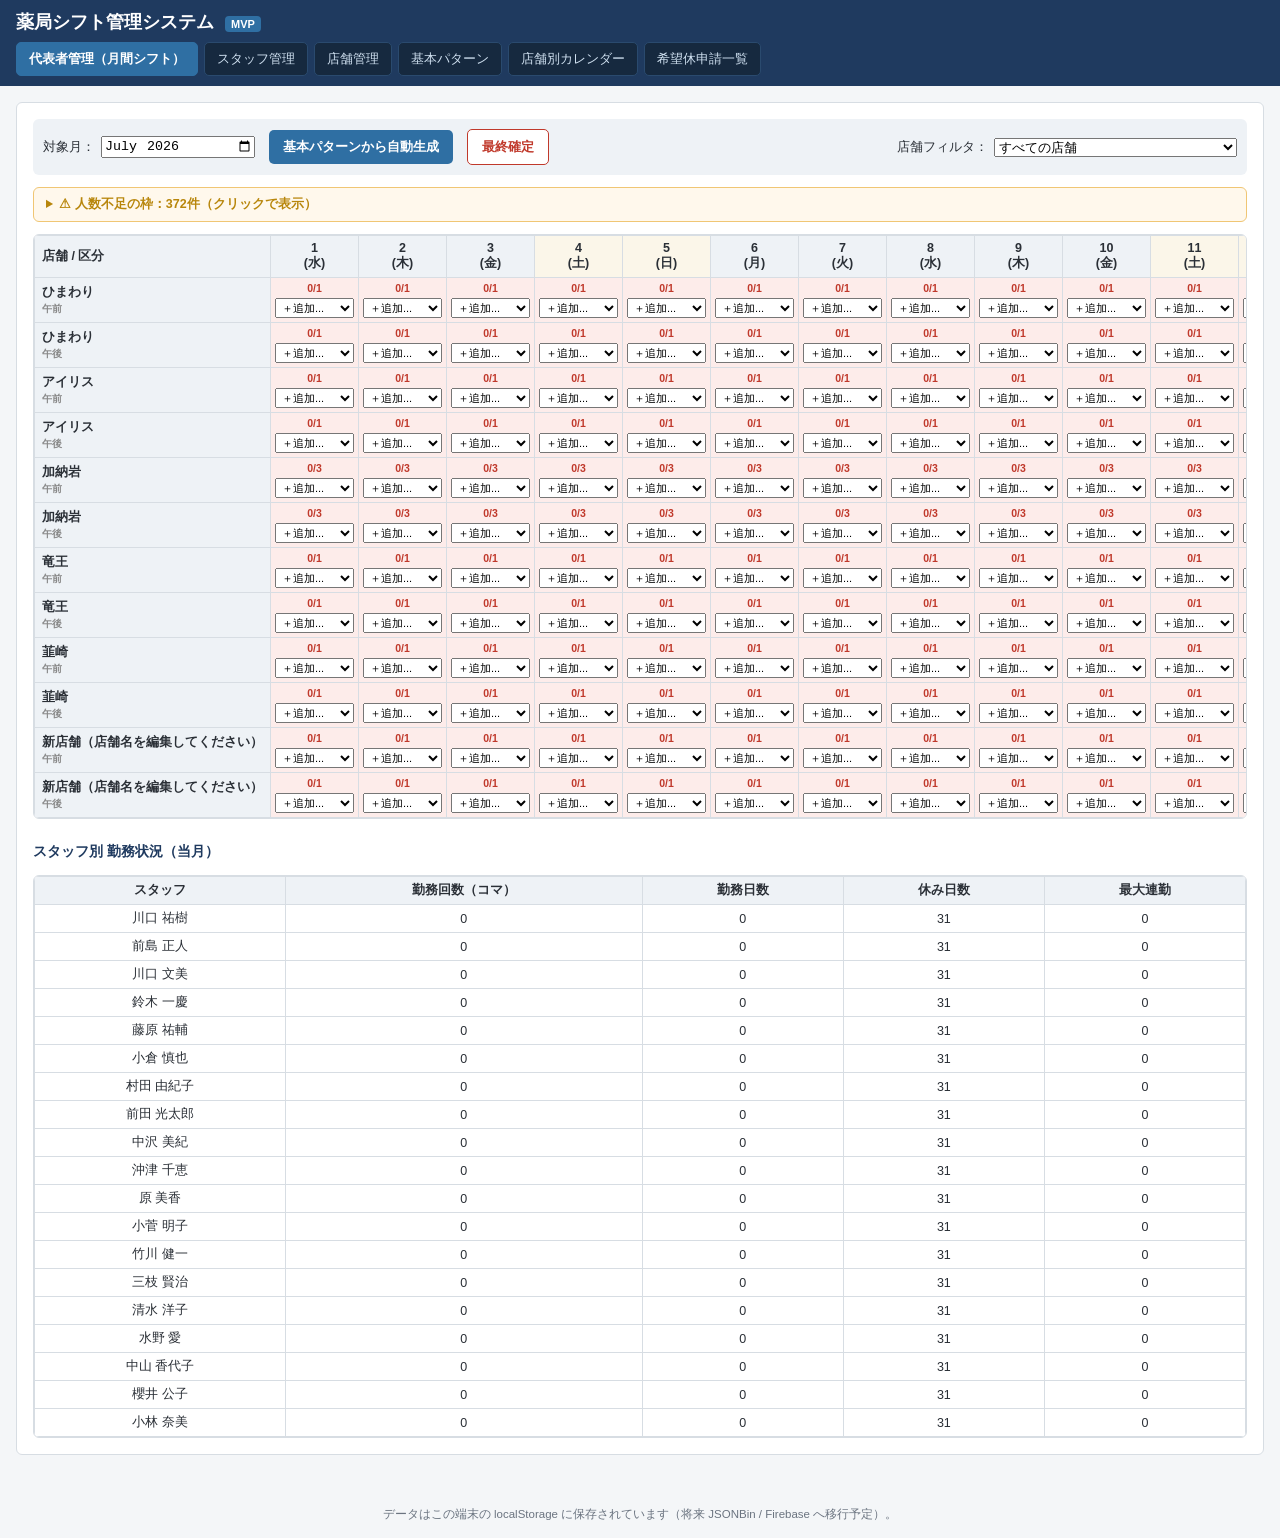
==== index.html @ 474e7513 "Add files via upload" ====
<!DOCTYPE html>
<html lang="ja">
<head>
<meta charset="UTF-8">
<meta name="viewport" content="width=device-width, initial-scale=1.0">
<title>薬局シフト管理システム</title>
<link rel="stylesheet" href="style.css">
</head>
<body>

<header class="app-header">
  <h1>薬局シフト管理システム <span class="ver">MVP</span></h1>
  <nav class="tabs" id="tabNav">
    <button class="tab-btn active" data-tab="dashboard">代表者管理（月間シフト）</button>
    <button class="tab-btn" data-tab="staff">スタッフ管理</button>
    <button class="tab-btn" data-tab="stores">店舗管理</button>
    <button class="tab-btn" data-tab="pattern">基本パターン</button>
    <button class="tab-btn" data-tab="calendar">店舗別カレンダー</button>
    <button class="tab-btn" data-tab="requests">希望休申請一覧</button>
  </nav>
</header>

<main id="appMain">

  <!-- 1. 代表者管理画面（月間シフト） -->
  <section id="tab-dashboard" class="tab-panel active">
    <div class="panel-toolbar">
      <label>対象月：<input type="month" id="shiftMonth"></label>
      <button id="btnGenerate" class="btn btn-primary">基本パターンから自動生成</button>
      <button id="btnFinalize" class="btn btn-danger">最終確定</button>
      <span id="finalizedBadge" class="badge-final" hidden>確定済み</span>
      <label class="store-filter">店舗フィルタ：
        <select id="storeFilter"><option value="all">すべての店舗</option></select>
      </label>
    </div>

    <div id="shortageBox" class="warning-box"></div>

    <div class="table-scroll">
      <table id="shiftTable" class="shift-table"></table>
    </div>

    <h3>スタッフ別 勤務状況（当月）</h3>
    <div class="table-scroll">
      <table id="staffStatsTable" class="stats-table"></table>
    </div>
  </section>

  <!-- 2. スタッフ管理 -->
  <section id="tab-staff" class="tab-panel">
    <h2>スタッフ管理</h2>
    <form id="staffForm" class="entity-form">
      <input type="hidden" id="staffId">
      <div class="form-row">
        <label>氏名<input type="text" id="staffName" required></label>
        <label>資格<input type="text" id="staffQualification" placeholder="例：薬剤師／登録販売者"></label>
        <label>基本勤務店舗
          <select id="staffBaseStore"></select>
        </label>
      </div>
      <div class="form-row">
        <label>所属店舗（表示用）<input type="text" id="staffHomeStore" placeholder="例：ひまわり"></label>
        <label>給与形態
          <select id="staffWageType">
            <option value="hourly">時給</option>
            <option value="daily">日給</option>
          </select>
        </label>
        <label>金額（円）<input type="number" id="staffWage" min="0" step="1"></label>
      </div>
      <div class="form-row">
        <label class="weekday-off-label">基本休み曜日
          <span class="weekday-checks" id="staffOffDays"></span>
        </label>
      </div>
      <div class="form-row">
        <label class="full-width">メモ<textarea id="staffMemo" rows="2"></textarea></label>
      </div>
      <div class="form-actions">
        <button type="submit" class="btn btn-primary">保存</button>
        <button type="button" id="staffCancel" class="btn btn-light">クリア</button>
      </div>
    </form>
    <div class="table-scroll">
      <table id="staffTable" class="list-table"></table>
    </div>
  </section>

  <!-- 3. 店舗管理 -->
  <section id="tab-stores" class="tab-panel">
    <h2>店舗管理</h2>
    <form id="storeForm" class="entity-form">
      <input type="hidden" id="storeId">
      <div class="form-row">
        <label>店舗名<input type="text" id="storeName" required></label>
        <label>午前 必要人数<input type="number" id="storeAmNeed" min="0" value="1"></label>
        <label>午後 必要人数<input type="number" id="storePmNeed" min="0" value="1"></label>
      </div>
      <div class="form-row">
        <label class="full-width">メモ<textarea id="storeMemo" rows="2"></textarea></label>
      </div>
      <div class="form-actions">
        <button type="submit" class="btn btn-primary">保存</button>
        <button type="button" id="storeCancel" class="btn btn-light">クリア</button>
      </div>
    </form>
    <div class="table-scroll">
      <table id="storeTable" class="list-table"></table>
    </div>
  </section>

  <!-- 4. 基本パターン管理 -->
  <section id="tab-pattern" class="tab-panel">
    <h2>基本パターン管理</h2>
    <p class="hint">スタッフごとに曜日単位の基本勤務（午前／午後にどの店舗へ入るか、休みか）を設定します。月間シフトの自動生成はこのパターンを元に行われます。</p>
    <div class="panel-toolbar">
      <label>スタッフ選択：
        <select id="patternStaffSelect"></select>
      </label>
    </div>
    <div class="table-scroll">
      <table id="patternTable" class="pattern-table"></table>
    </div>
    <div class="form-actions">
      <button id="btnSavePattern" class="btn btn-primary">このスタッフのパターンを保存</button>
    </div>
  </section>

  <!-- 5. 店舗別カレンダー -->
  <section id="tab-calendar" class="tab-panel">
    <h2>店舗別カレンダー表示</h2>
    <div class="panel-toolbar">
      <label>店舗：<select id="calStoreSelect"></select></label>
      <label>対象月：<input type="month" id="calMonth"></label>
    </div>
    <div id="calendarGrid" class="calendar-grid"></div>
  </section>

  <!-- 6. 希望休申請一覧 -->
  <section id="tab-requests" class="tab-panel">
    <h2>希望休・調整申請</h2>
    <p class="hint">仮シフトに対して「どうしても休みたい日」「どうしても入れない店舗」を申請します。店舗側はこの画面から申請のみ行い、シフト全体は自由に変更できません。</p>
    <form id="requestForm" class="entity-form">
      <div class="form-row">
        <label>スタッフ
          <select id="reqStaff"></select>
        </label>
        <label>種別
          <select id="reqType">
            <option value="休み希望">どうしても休みたい日</option>
            <option value="店舗NG">どうしても入れない店舗</option>
          </select>
        </label>
        <label>対象月（反映先）<input type="month" id="reqTargetMonth"></label>
      </div>
      <div class="form-row">
        <label id="reqDateLabel">日付<input type="date" id="reqDate"></label>
        <label id="reqStoreLabel" hidden>対象店舗（NG）
          <select id="reqStore"></select>
        </label>
      </div>
      <div class="form-row">
        <label class="full-width">メモ<textarea id="reqMemo" rows="2" placeholder="理由など"></textarea></label>
      </div>
      <div class="form-actions">
        <button type="submit" class="btn btn-primary">申請を登録</button>
      </div>
    </form>

    <div class="table-scroll">
      <table id="requestTable" class="list-table"></table>
    </div>
  </section>

</main>

<footer class="app-footer">
  データはこの端末の localStorage に保存されています（将来 JSONBin / Firebase へ移行予定）。
</footer>

<script src="app.js"></script>
</body>
</html>
---- style.css ----
:root{
  --navy:#1f3a5f;
  --navy-dark:#16293f;
  --accent:#2f6fa3;
  --bg:#f4f6f8;
  --panel:#ffffff;
  --border:#d7dde3;
  --text:#2a2f36;
  --muted:#6b7480;
  --danger:#c0392b;
  --danger-bg:#fdecea;
  --warn:#b8860b;
  --ok:#2e7d4f;
  --ok-bg:#e8f5ec;
  --radius:6px;
}

*{box-sizing:border-box;}
html,body{margin:0;padding:0;background:var(--bg);color:var(--text);
  font-family:"Hiragino Sans","Yu Gothic UI","Segoe UI",sans-serif;font-size:14px;}

/* ---- header / nav ---- */
.app-header{background:var(--navy);color:#fff;padding:10px 16px;}
.app-header h1{margin:0 0 8px 0;font-size:18px;font-weight:600;}
.app-header .ver{font-size:11px;background:var(--accent);padding:2px 6px;border-radius:4px;margin-left:6px;}
.tabs{display:flex;flex-wrap:wrap;gap:6px;}
.tab-btn{background:var(--navy-dark);color:#cfe0f0;border:1px solid #2a4a6e;
  padding:7px 12px;border-radius:5px;cursor:pointer;font-size:13px;white-space:nowrap;}
.tab-btn:hover{background:#234666;}
.tab-btn.active{background:var(--accent);color:#fff;border-color:var(--accent);font-weight:600;}

main{padding:16px;max-width:1500px;margin:0 auto;}
.tab-panel{display:none;background:var(--panel);border:1px solid var(--border);
  border-radius:var(--radius);padding:16px;margin-bottom:20px;}
.tab-panel.active{display:block;}
h2{margin-top:0;font-size:17px;border-left:4px solid var(--accent);padding-left:8px;}
h3{font-size:14px;color:var(--navy);margin-top:24px;}
.hint{color:var(--muted);font-size:12.5px;margin-top:-4px;}

/* ---- toolbar / forms ---- */
.panel-toolbar{display:flex;flex-wrap:wrap;gap:14px;align-items:center;
  margin-bottom:12px;padding:10px;background:#eef2f6;border-radius:var(--radius);}
.panel-toolbar label{font-size:13px;display:flex;align-items:center;gap:6px;}
.store-filter{margin-left:auto;}

.btn{border:none;border-radius:5px;padding:8px 14px;font-size:13px;cursor:pointer;font-weight:600;}
.btn-primary{background:var(--accent);color:#fff;}
.btn-primary:hover{background:#255a85;}
.btn-light{background:#e3e7eb;color:var(--text);}
.btn-light:hover{background:#d3d9df;}
.btn-danger{background:#fff;color:var(--danger);border:1px solid var(--danger);}
.btn-danger:hover{background:var(--danger-bg);}
.btn-xs{padding:2px 7px;font-size:11px;border-radius:4px;}

.badge-final{background:var(--ok-bg);color:var(--ok);border:1px solid var(--ok);
  padding:4px 10px;border-radius:14px;font-size:12px;font-weight:600;}

.entity-form{background:#fafbfc;border:1px solid var(--border);border-radius:var(--radius);
  padding:14px;margin-bottom:16px;}
.form-row{display:flex;flex-wrap:wrap;gap:14px;margin-bottom:10px;}
.form-row label{display:flex;flex-direction:column;font-size:12.5px;color:var(--muted);gap:4px;min-width:150px;flex:1;}
.form-row label.full-width{flex:1 1 100%;min-width:100%;}
.form-row input,.form-row select,.form-row textarea{
  font-size:13.5px;padding:6px 8px;border:1px solid var(--border);border-radius:4px;
  font-family:inherit;color:var(--text);background:#fff;}
.weekday-off-label{flex:1 1 100%;}
.weekday-checks{display:flex;gap:10px;flex-wrap:wrap;color:var(--text);font-size:13px;}
.weekday-checks label{flex-direction:row;align-items:center;min-width:auto;color:var(--text);}
.form-actions{display:flex;gap:8px;}

/* ---- tables ---- */
.table-scroll{overflow-x:auto;border:1px solid var(--border);border-radius:var(--radius);}
table{border-collapse:collapse;width:100%;font-size:12.5px;}
table th,table td{border:1px solid var(--border);padding:5px 7px;text-align:center;white-space:nowrap;}
table thead th{background:#eef2f6;position:sticky;top:0;z-index:2;}

.list-table th,.list-table td{white-space:normal;text-align:left;}
.list-table{font-size:13px;}
.list-table tr:hover{background:#f5f8fa;}
.row-actions{display:flex;gap:6px;}

/* ---- shift table ---- */
.shift-table .store-col{position:sticky;left:0;background:#eef2f6;z-index:3;text-align:left;
  min-width:90px;font-weight:600;}
.shift-table th.store-col{z-index:4;}
.shift-table td.cell-day{min-width:88px;vertical-align:top;padding:4px;}
.cell-count{font-size:10.5px;color:var(--muted);margin-bottom:2px;}
.cell-count.short{color:var(--danger);font-weight:700;}
.cell-chip{display:inline-flex;align-items:center;gap:3px;background:#e7eef5;
  border-radius:10px;padding:1px 6px 1px 8px;margin:1px;font-size:11px;}
.cell-chip button{background:none;border:none;color:var(--danger);cursor:pointer;font-weight:700;padding:0 2px;}
.cell-add-select{width:100%;font-size:11px;margin-top:2px;padding:2px;}
td.shortage{background:var(--danger-bg);}
.weekend-col{background:#fbf6e9;}

/* ---- stats table ---- */
.stats-table td.flag{color:var(--danger);font-weight:700;}

/* ---- warning box ---- */
.warning-box{background:#fff8ec;border:1px solid #f0c674;border-radius:var(--radius);
  padding:8px 12px;margin-bottom:12px;font-size:12.5px;}
.warning-box summary{cursor:pointer;font-weight:600;color:var(--warn);}
.warning-box ul{margin:6px 0 0 18px;padding:0;}
.warning-box.empty{background:var(--ok-bg);border-color:var(--ok);color:var(--ok);font-weight:600;}

/* ---- pattern table ---- */
.pattern-table select{font-size:12px;width:100%;}
.pattern-table td,.pattern-table th{padding:6px;}

/* ---- calendar ---- */
.calendar-grid{display:grid;grid-template-columns:repeat(7,1fr);gap:6px;margin-top:10px;}
.cal-head{text-align:center;font-weight:600;color:var(--muted);font-size:12px;padding:4px;}
.cal-cell{border:1px solid var(--border);border-radius:5px;min-height:88px;padding:4px;background:#fff;font-size:11px;}
.cal-cell.blank{background:transparent;border:none;}
.cal-date{font-weight:700;color:var(--navy);margin-bottom:3px;}
.cal-shift-label{color:var(--muted);font-size:10px;margin-top:3px;}
.cal-staff{font-size:11px;}
.cal-cell.sun .cal-date{color:var(--danger);}
.cal-cell.sat .cal-date{color:var(--accent);}

/* ---- status select coloring ---- */
select.status-未確認{color:var(--muted);}
select.status-確認済み{color:var(--accent);}
select.status-反映済み{color:var(--ok);font-weight:600;}
select.status-却下{color:var(--danger);}

.app-footer{text-align:center;color:var(--muted);font-size:11.5px;padding:16px;}

@media (max-width:720px){
  main{padding:8px;}
  .tab-panel{padding:10px;}
  .form-row label{min-width:120px;}
  .panel-toolbar{flex-direction:column;align-items:stretch;}
  .store-filter{margin-left:0;}
}
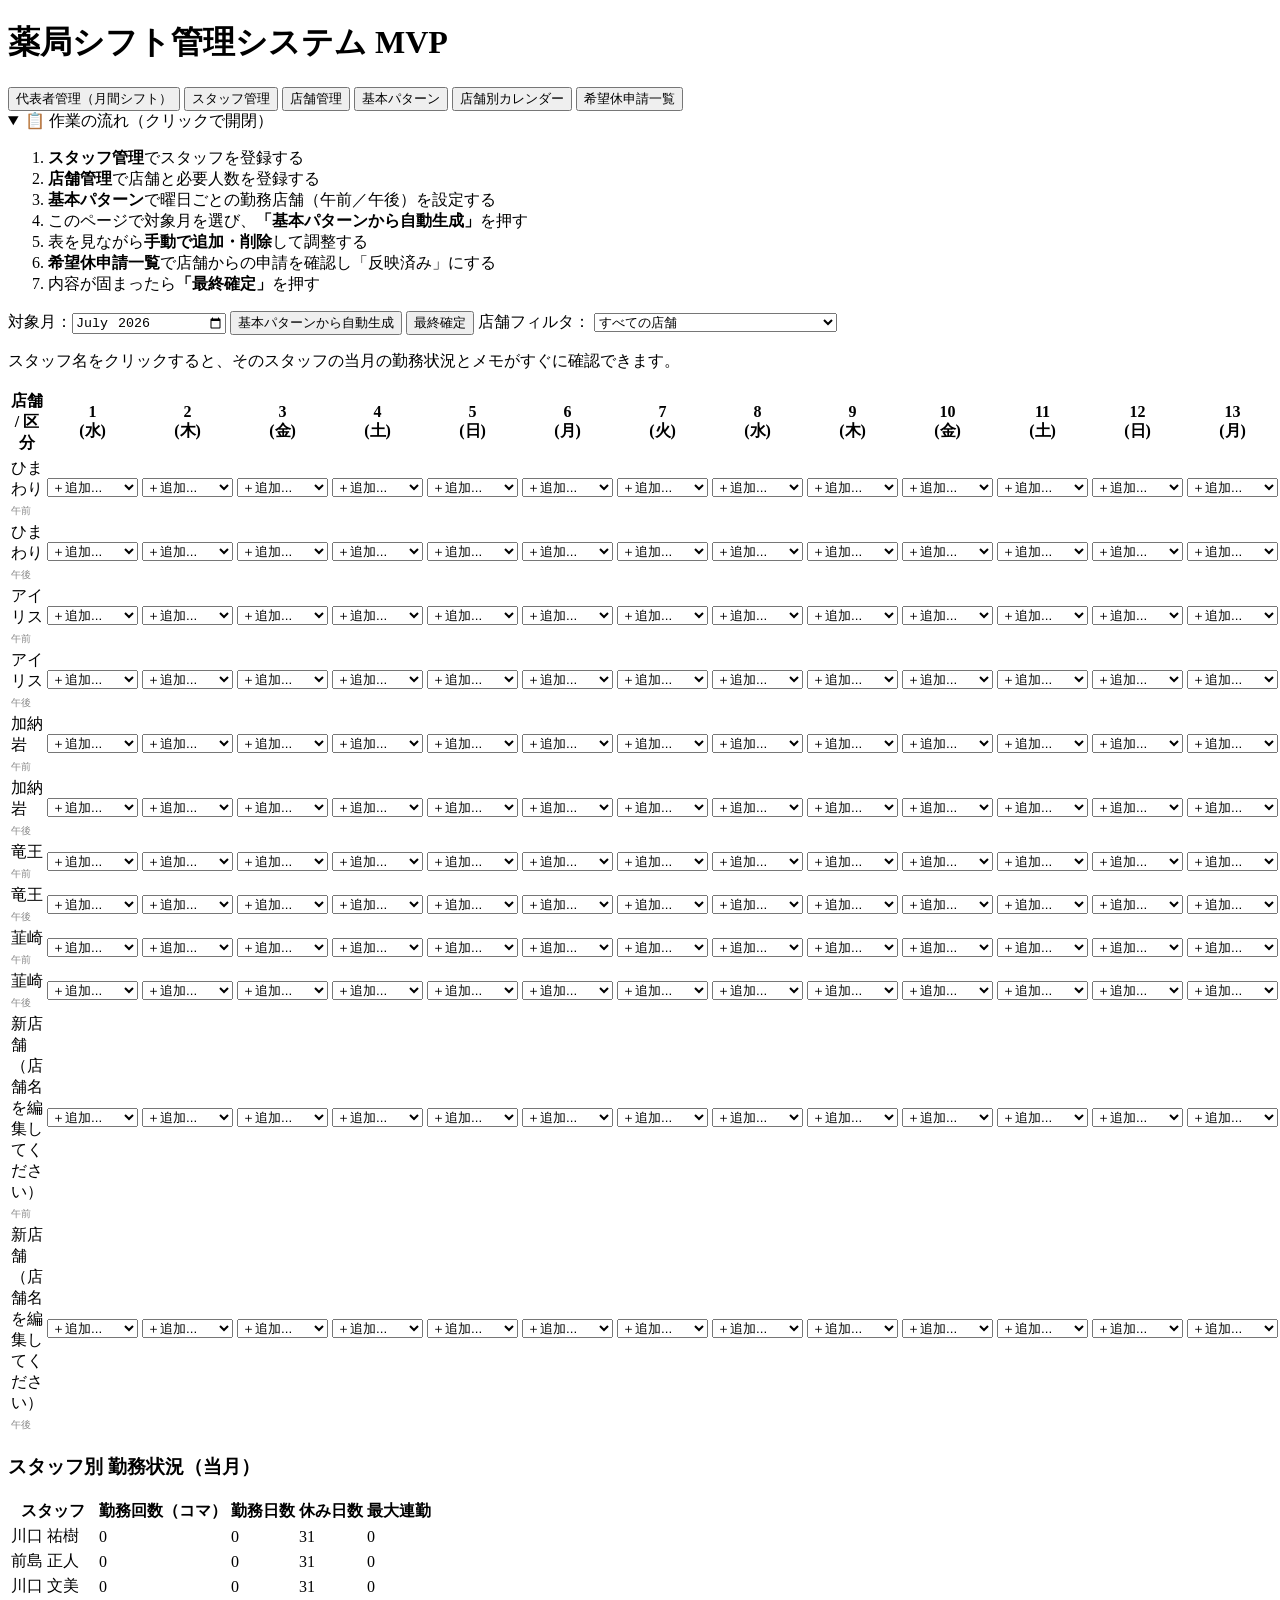
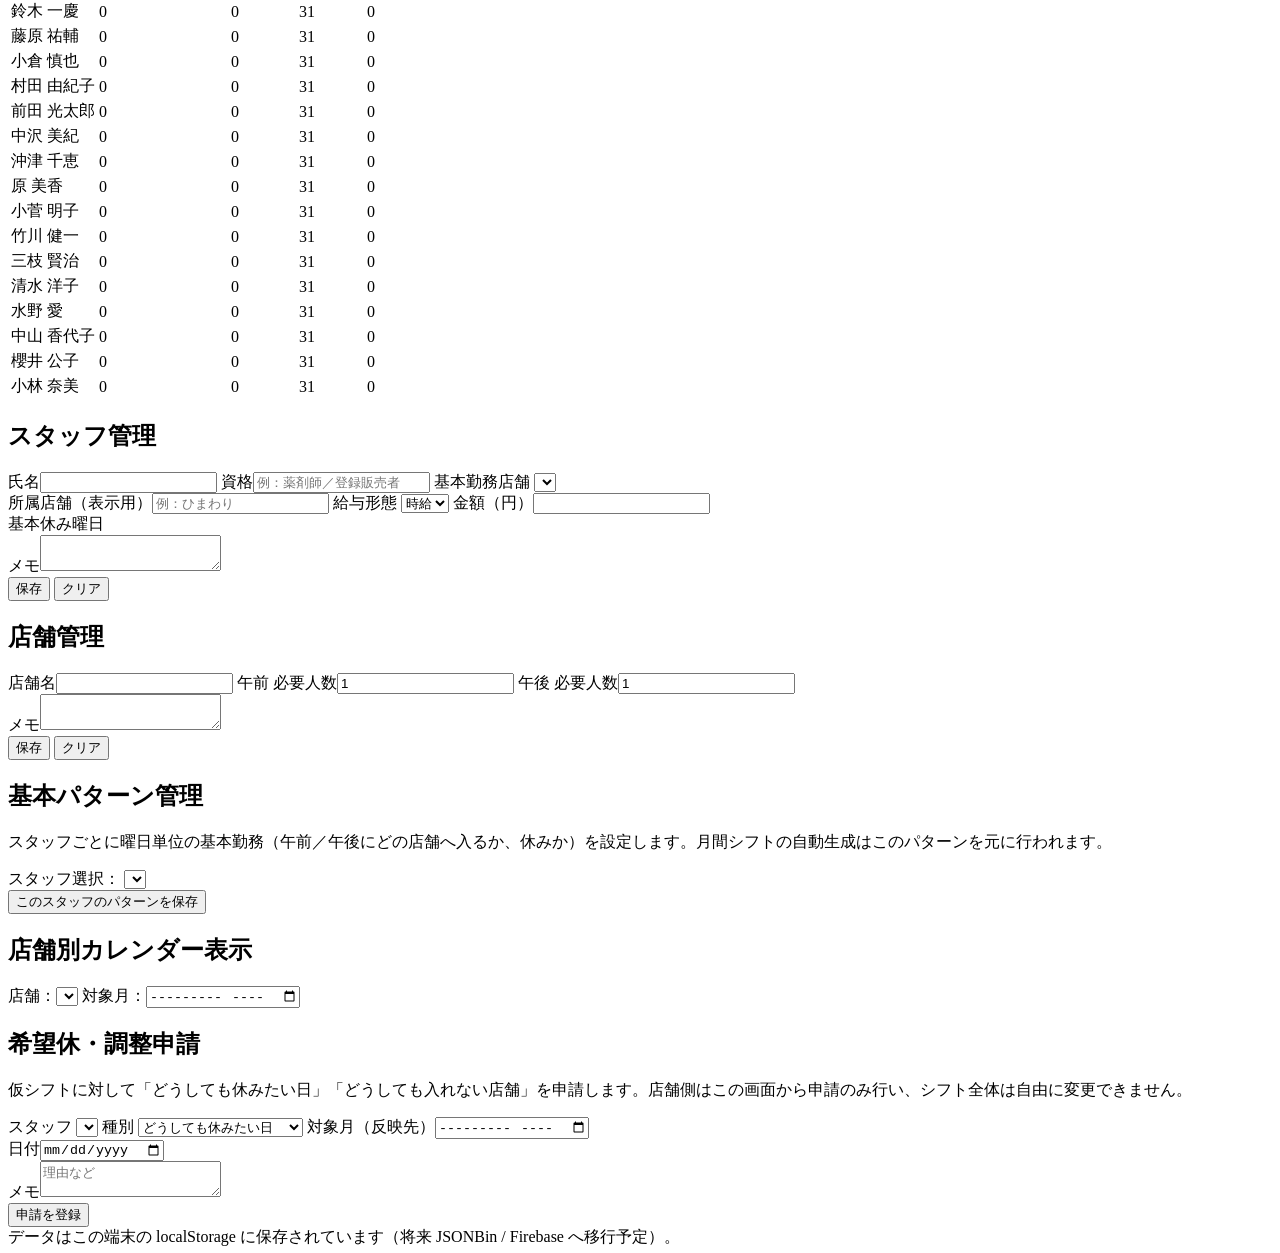
==== commit ce6697f8: "Rename index (1).html to index.html" ====
--- a/index.html
+++ b/index.html
@@ -24,6 +24,20 @@
 
   <!-- 1. 代表者管理画面（月間シフト） -->
   <section id="tab-dashboard" class="tab-panel active">
+
+    <details class="flow-box" open>
+      <summary>📋 作業の流れ（クリックで開閉）</summary>
+      <ol class="flow-steps">
+        <li><b>スタッフ管理</b>でスタッフを登録する</li>
+        <li><b>店舗管理</b>で店舗と必要人数を登録する</li>
+        <li><b>基本パターン</b>で曜日ごとの勤務店舗（午前／午後）を設定する</li>
+        <li>このページで対象月を選び、<b>「基本パターンから自動生成」</b>を押す</li>
+        <li>表を見ながら<b>手動で追加・削除</b>して調整する</li>
+        <li><b>希望休申請一覧</b>で店舗からの申請を確認し「反映済み」にする</li>
+        <li>内容が固まったら<b>「最終確定」</b>を押す</li>
+      </ol>
+    </details>
+
     <div class="panel-toolbar">
       <label>対象月：<input type="month" id="shiftMonth"></label>
       <button id="btnGenerate" class="btn btn-primary">基本パターンから自動生成</button>
@@ -34,7 +48,7 @@
       </label>
     </div>
 
-    <div id="shortageBox" class="warning-box"></div>
+    <p class="hint">スタッフ名をクリックすると、そのスタッフの当月の勤務状況とメモがすぐに確認できます。</p>
 
     <div class="table-scroll">
       <table id="shiftTable" class="shift-table"></table>
@@ -45,6 +59,14 @@
       <table id="staffStatsTable" class="stats-table"></table>
     </div>
   </section>
+
+  <!-- スタッフ詳細モーダル -->
+  <div id="staffModalOverlay" class="modal-overlay" hidden>
+    <div class="modal-box">
+      <button id="staffModalClose" class="modal-close">×</button>
+      <div id="staffModalBody"></div>
+    </div>
+  </div>
 
   <!-- 2. スタッフ管理 -->
   <section id="tab-staff" class="tab-panel">
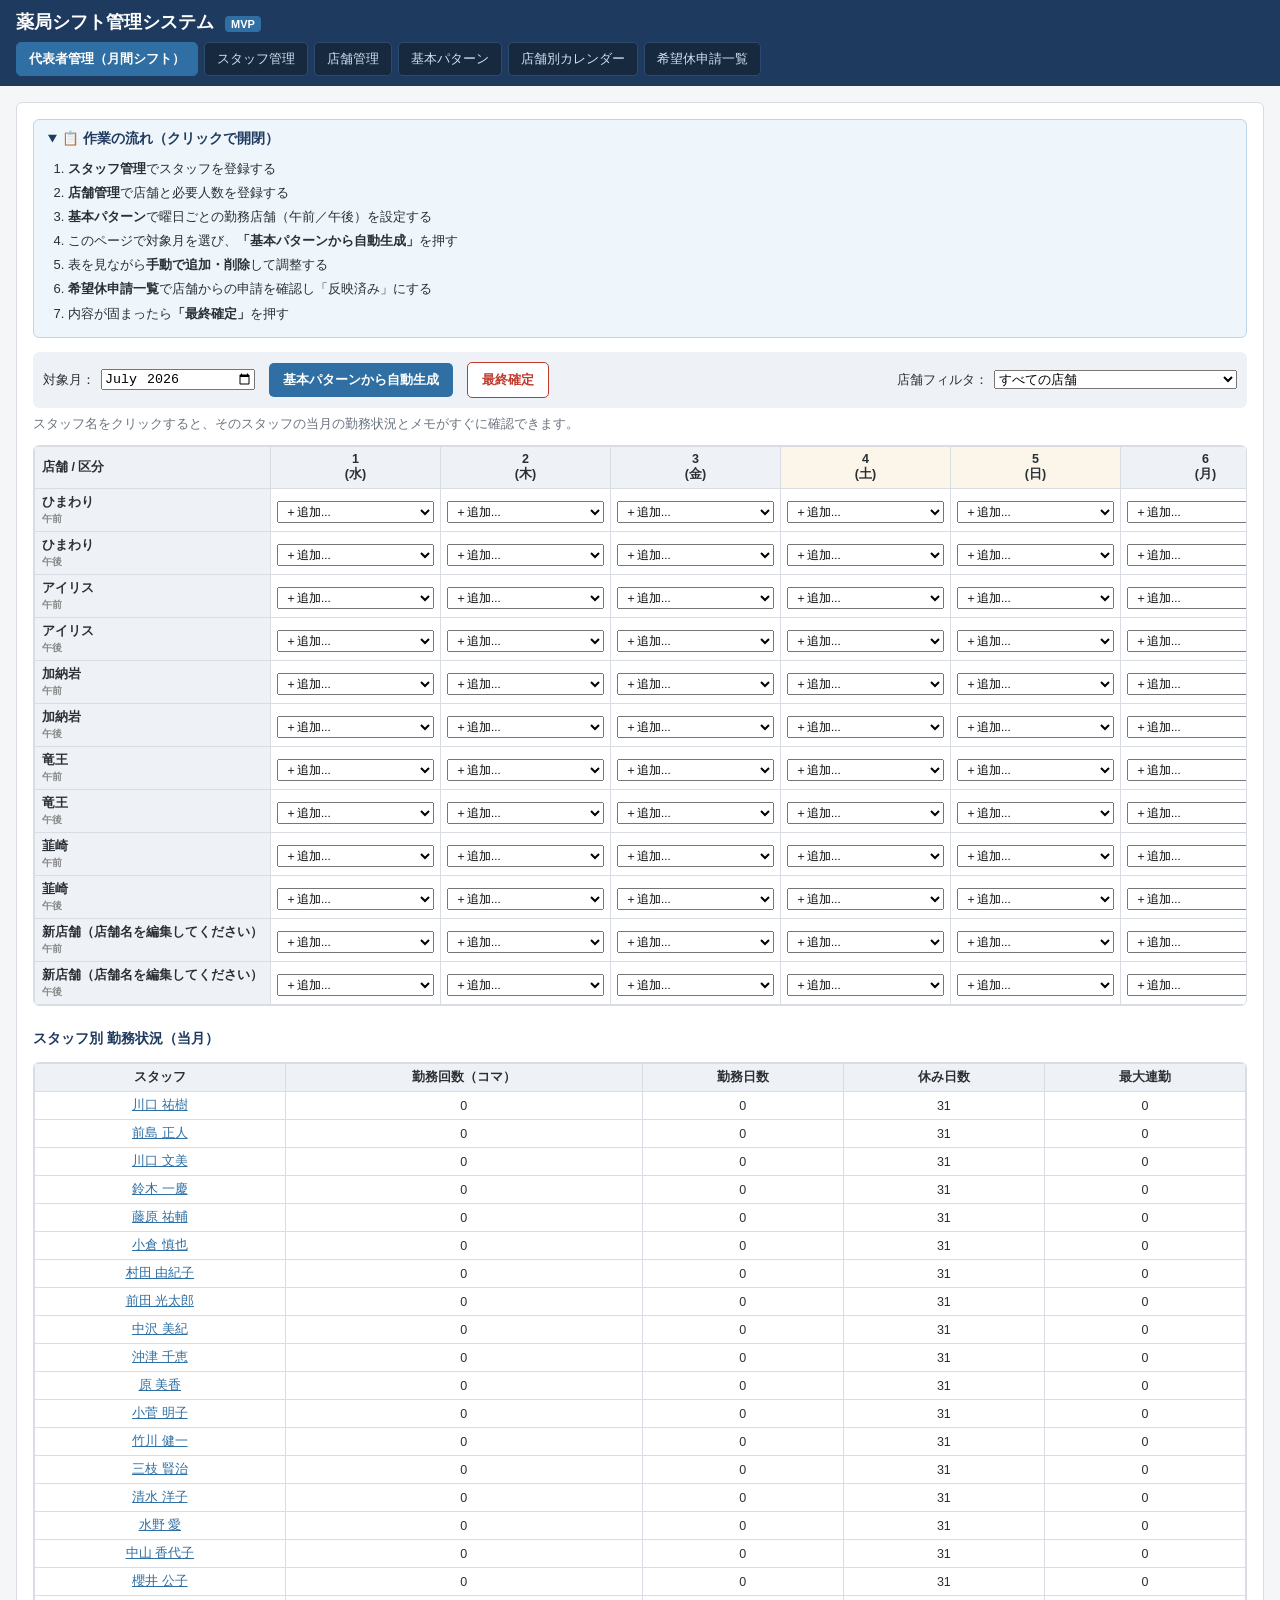
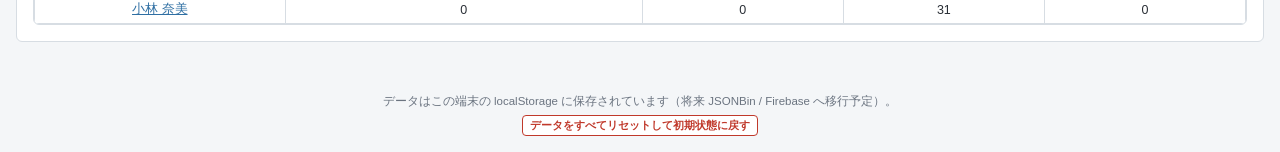
==== commit e93adda9: "Add files via upload" ====
--- a/index.html
+++ b/index.html
@@ -61,7 +61,7 @@
   </section>
 
   <!-- スタッフ詳細モーダル -->
-  <div id="staffModalOverlay" class="modal-overlay" hidden>
+  <div id="staffModalOverlay" class="modal-overlay">>
     <div class="modal-box">
       <button id="staffModalClose" class="modal-close">×</button>
       <div id="staffModalBody"></div>
@@ -198,6 +198,7 @@
 
 <footer class="app-footer">
   データはこの端末の localStorage に保存されています（将来 JSONBin / Firebase へ移行予定）。
+  <br><button id="btnResetAll" class="btn btn-xs btn-danger" style="margin-top:6px;">データをすべてリセットして初期状態に戻す</button>
 </footer>
 
 <script src="app.js"></script>
--- a/style.css
+++ b/style.css
@@ -0,0 +1,150 @@
+:root{
+  --navy:#1f3a5f;
+  --navy-dark:#16293f;
+  --accent:#2f6fa3;
+  --bg:#f4f6f8;
+  --panel:#ffffff;
+  --border:#d7dde3;
+  --text:#2a2f36;
+  --muted:#6b7480;
+  --danger:#c0392b;
+  --danger-bg:#fdecea;
+  --warn:#b8860b;
+  --ok:#2e7d4f;
+  --ok-bg:#e8f5ec;
+  --radius:6px;
+}
+
+*{box-sizing:border-box;}
+html,body{margin:0;padding:0;background:var(--bg);color:var(--text);
+  font-family:"Hiragino Sans","Yu Gothic UI","Segoe UI",sans-serif;font-size:14px;}
+
+/* ---- header / nav ---- */
+.app-header{background:var(--navy);color:#fff;padding:10px 16px;}
+.app-header h1{margin:0 0 8px 0;font-size:18px;font-weight:600;}
+.app-header .ver{font-size:11px;background:var(--accent);padding:2px 6px;border-radius:4px;margin-left:6px;}
+.tabs{display:flex;flex-wrap:wrap;gap:6px;}
+.tab-btn{background:var(--navy-dark);color:#cfe0f0;border:1px solid #2a4a6e;
+  padding:7px 12px;border-radius:5px;cursor:pointer;font-size:13px;white-space:nowrap;}
+.tab-btn:hover{background:#234666;}
+.tab-btn.active{background:var(--accent);color:#fff;border-color:var(--accent);font-weight:600;}
+
+main{padding:16px;max-width:1500px;margin:0 auto;}
+.tab-panel{display:none;background:var(--panel);border:1px solid var(--border);
+  border-radius:var(--radius);padding:16px;margin-bottom:20px;}
+.tab-panel.active{display:block;}
+h2{margin-top:0;font-size:17px;border-left:4px solid var(--accent);padding-left:8px;}
+h3{font-size:14px;color:var(--navy);margin-top:24px;}
+.hint{color:var(--muted);font-size:12.5px;margin-top:-4px;}
+
+/* ---- toolbar / forms ---- */
+.panel-toolbar{display:flex;flex-wrap:wrap;gap:14px;align-items:center;
+  margin-bottom:12px;padding:10px;background:#eef2f6;border-radius:var(--radius);}
+.panel-toolbar label{font-size:13px;display:flex;align-items:center;gap:6px;}
+.store-filter{margin-left:auto;}
+
+.btn{border:none;border-radius:5px;padding:8px 14px;font-size:13px;cursor:pointer;font-weight:600;}
+.btn-primary{background:var(--accent);color:#fff;}
+.btn-primary:hover{background:#255a85;}
+.btn-light{background:#e3e7eb;color:var(--text);}
+.btn-light:hover{background:#d3d9df;}
+.btn-danger{background:#fff;color:var(--danger);border:1px solid var(--danger);}
+.btn-danger:hover{background:var(--danger-bg);}
+.btn-xs{padding:2px 7px;font-size:11px;border-radius:4px;}
+
+.badge-final{background:var(--ok-bg);color:var(--ok);border:1px solid var(--ok);
+  padding:4px 10px;border-radius:14px;font-size:12px;font-weight:600;}
+
+.entity-form{background:#fafbfc;border:1px solid var(--border);border-radius:var(--radius);
+  padding:14px;margin-bottom:16px;}
+.form-row{display:flex;flex-wrap:wrap;gap:14px;margin-bottom:10px;}
+.form-row label{display:flex;flex-direction:column;font-size:12.5px;color:var(--muted);gap:4px;min-width:150px;flex:1;}
+.form-row label.full-width{flex:1 1 100%;min-width:100%;}
+.form-row input,.form-row select,.form-row textarea{
+  font-size:13.5px;padding:6px 8px;border:1px solid var(--border);border-radius:4px;
+  font-family:inherit;color:var(--text);background:#fff;}
+.weekday-off-label{flex:1 1 100%;}
+.weekday-checks{display:flex;gap:10px;flex-wrap:wrap;color:var(--text);font-size:13px;}
+.weekday-checks label{flex-direction:row;align-items:center;min-width:auto;color:var(--text);}
+.form-actions{display:flex;gap:8px;}
+
+/* ---- tables ---- */
+.table-scroll{overflow-x:auto;border:1px solid var(--border);border-radius:var(--radius);}
+table{border-collapse:collapse;width:100%;font-size:12.5px;}
+table th,table td{border:1px solid var(--border);padding:5px 7px;text-align:center;white-space:nowrap;}
+table thead th{background:#eef2f6;position:sticky;top:0;z-index:2;}
+
+.list-table th,.list-table td{white-space:normal;text-align:left;}
+.list-table{font-size:13px;}
+.list-table tr:hover{background:#f5f8fa;}
+.row-actions{display:flex;gap:6px;}
+
+/* ---- flow box ---- */
+.flow-box{background:#eef5fb;border:1px solid #bcd6ea;border-radius:var(--radius);
+  padding:10px 14px;margin-bottom:14px;font-size:13px;}
+.flow-box summary{cursor:pointer;font-weight:700;color:var(--navy);font-size:13.5px;}
+.flow-steps{margin:10px 0 2px 20px;padding:0;line-height:1.7;}
+.flow-steps li{margin-bottom:2px;}
+
+/* ---- shift table (見やすさ改善) ---- */
+.shift-table .store-col{position:sticky;left:0;background:#eef2f6;z-index:3;text-align:left;
+  min-width:90px;font-weight:600;}
+.shift-table th.store-col{z-index:4;}
+.shift-table td.cell-day{min-width:170px;max-width:240px;vertical-align:top;padding:6px;white-space:normal;}
+.chip-list{display:flex;flex-wrap:wrap;gap:4px;margin-bottom:4px;align-items:flex-start;}
+.cell-chip{display:inline-flex;align-items:center;gap:3px;background:#e7eef5;
+  border-radius:10px;padding:2px 6px 2px 9px;font-size:12px;line-height:1.6;}
+.cell-chip .chip-name{cursor:pointer;}
+.cell-chip .chip-name:hover{text-decoration:underline;color:var(--accent);}
+.cell-chip button{background:none;border:none;color:var(--danger);cursor:pointer;font-weight:700;padding:0 2px;font-size:13px;}
+.cell-add-select{width:100%;font-size:11.5px;margin-top:2px;padding:3px;}
+.weekend-col{background:#fbf6e9;}
+
+/* ---- stats table ---- */
+.stats-table td.flag{color:var(--danger);font-weight:700;}
+.stats-table td.staff-name-link{cursor:pointer;color:var(--accent);text-decoration:underline;}
+
+/* ---- modal ---- */
+.modal-overlay{position:fixed;inset:0;background:rgba(20,30,40,.45);
+  display:none;align-items:center;justify-content:center;z-index:50;}
+.modal-overlay.open{display:flex;}
+.modal-box{background:#fff;border-radius:8px;padding:22px 26px;max-width:420px;width:90%;
+  position:relative;box-shadow:0 8px 30px rgba(0,0,0,.25);max-height:80vh;overflow-y:auto;}
+.modal-close{position:absolute;top:10px;right:12px;background:none;border:none;
+  font-size:20px;color:var(--muted);cursor:pointer;}
+.modal-box h3{margin:0 0 10px 0;color:var(--navy);font-size:16px;border:none;padding:0;}
+.modal-box dl{margin:0;font-size:13px;}
+.modal-box dt{color:var(--muted);margin-top:8px;font-size:11.5px;}
+.modal-box dd{margin:2px 0 0 0;font-size:13.5px;}
+.modal-box .modal-memo{background:#f6f8fa;border-radius:5px;padding:8px;margin-top:4px;white-space:pre-wrap;}
+
+/* ---- pattern table ---- */
+.pattern-table select{font-size:12px;width:100%;}
+.pattern-table td,.pattern-table th{padding:6px;}
+
+/* ---- calendar ---- */
+.calendar-grid{display:grid;grid-template-columns:repeat(7,1fr);gap:6px;margin-top:10px;}
+.cal-head{text-align:center;font-weight:600;color:var(--muted);font-size:12px;padding:4px;}
+.cal-cell{border:1px solid var(--border);border-radius:5px;min-height:88px;padding:4px;background:#fff;font-size:11px;}
+.cal-cell.blank{background:transparent;border:none;}
+.cal-date{font-weight:700;color:var(--navy);margin-bottom:3px;}
+.cal-shift-label{color:var(--muted);font-size:10px;margin-top:3px;}
+.cal-staff{font-size:11px;}
+.cal-cell.sun .cal-date{color:var(--danger);}
+.cal-cell.sat .cal-date{color:var(--accent);}
+
+/* ---- status select coloring ---- */
+select.status-未確認{color:var(--muted);}
+select.status-確認済み{color:var(--accent);}
+select.status-反映済み{color:var(--ok);font-weight:600;}
+select.status-却下{color:var(--danger);}
+
+.app-footer{text-align:center;color:var(--muted);font-size:11.5px;padding:16px;}
+
+@media (max-width:720px){
+  main{padding:8px;}
+  .tab-panel{padding:10px;}
+  .form-row label{min-width:120px;}
+  .panel-toolbar{flex-direction:column;align-items:stretch;}
+  .store-filter{margin-left:0;}
+}
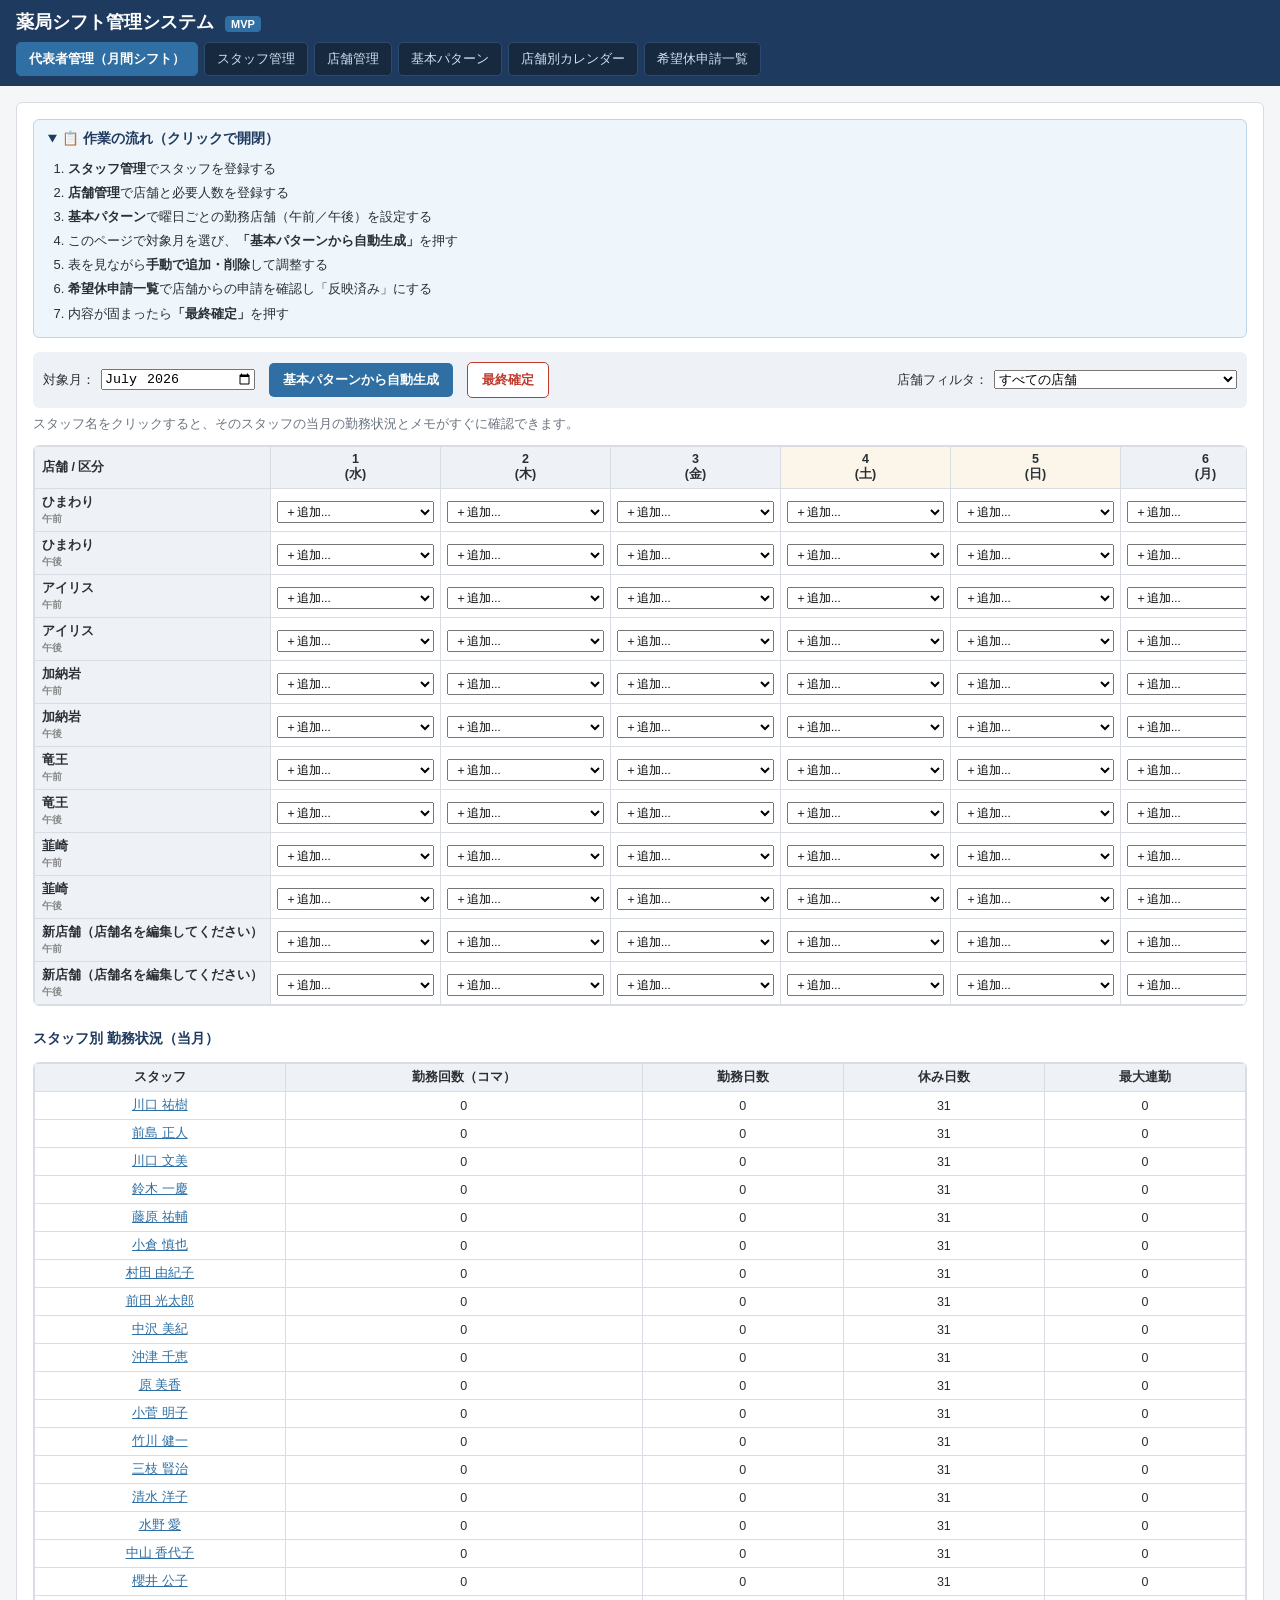
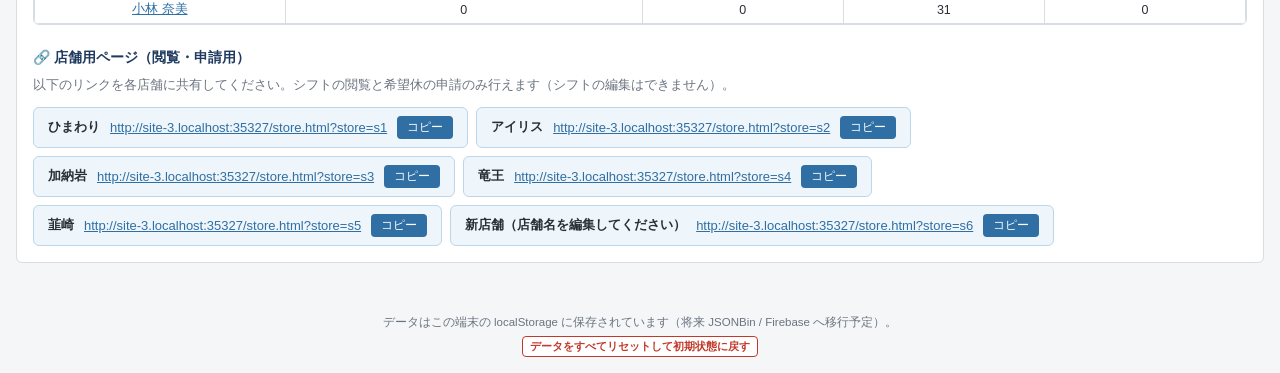
==== commit 0f2f86ae: "Add files via upload" ====
--- a/index.html
+++ b/index.html
@@ -58,6 +58,10 @@
     <div class="table-scroll">
       <table id="staffStatsTable" class="stats-table"></table>
     </div>
+
+    <h3>🔗 店舗用ページ（閲覧・申請用）</h3>
+    <p class="hint">以下のリンクを各店舗に共有してください。シフトの閲覧と希望休の申請のみ行えます（シフトの編集はできません）。</p>
+    <div id="storeLinkList" class="store-links"></div>
   </section>
 
   <!-- スタッフ詳細モーダル -->
--- a/style.css
+++ b/style.css
@@ -141,6 +141,14 @@
 
 .app-footer{text-align:center;color:var(--muted);font-size:11.5px;padding:16px;}
 
+/* ---- store links ---- */
+.store-links{display:flex;flex-wrap:wrap;gap:8px;margin-top:6px;}
+.store-link-card{background:#eef5fb;border:1px solid #bcd6ea;border-radius:var(--radius);
+  padding:8px 14px;font-size:13px;display:flex;align-items:center;gap:10px;}
+.store-link-card a{color:var(--accent);word-break:break-all;}
+.store-link-card .copy-link{background:var(--accent);color:#fff;border:none;border-radius:4px;
+  padding:4px 10px;cursor:pointer;font-size:11.5px;white-space:nowrap;}
+
 @media (max-width:720px){
   main{padding:8px;}
   .tab-panel{padding:10px;}
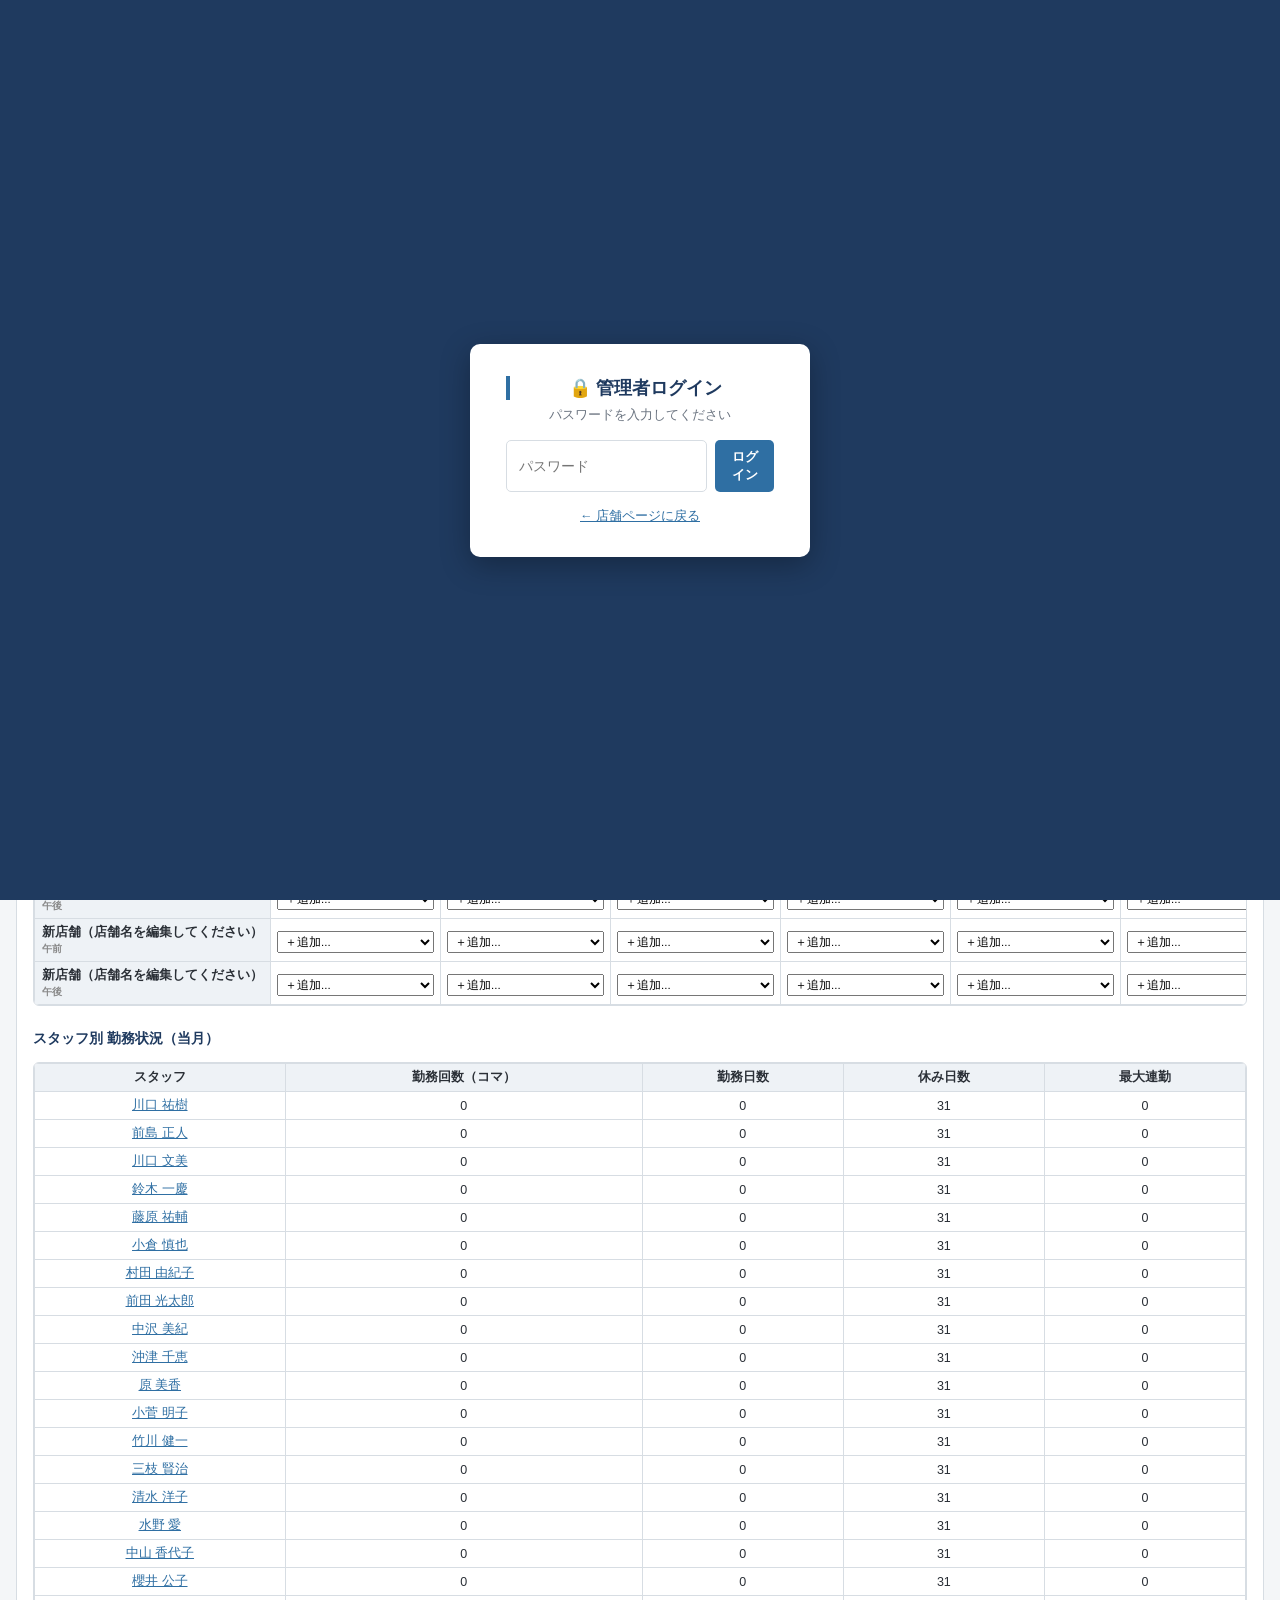
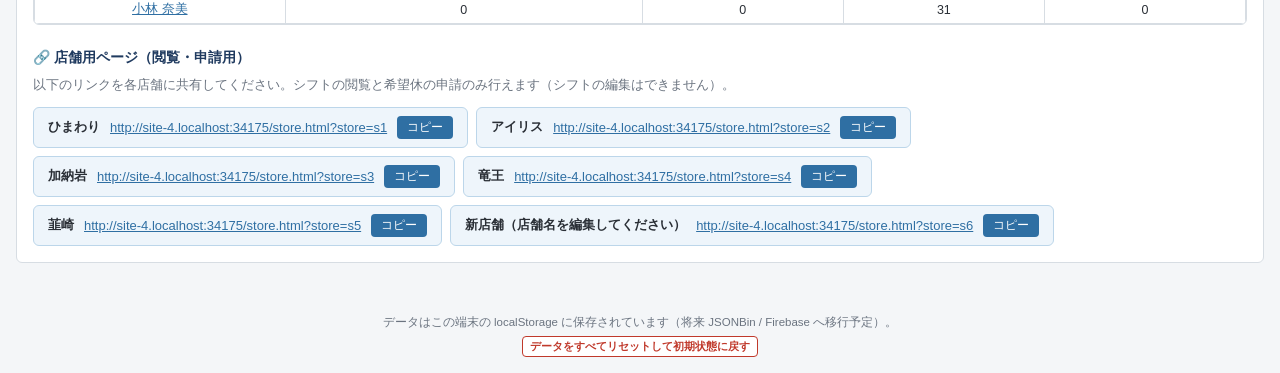
==== commit f03e8673: "Add files via upload" ====
--- a/index.html
+++ b/index.html
@@ -7,6 +7,20 @@
 <link rel="stylesheet" href="style.css">
 </head>
 <body>
+
+<!-- パスワード認証 -->
+<div id="authGate" class="auth-gate">
+  <div class="auth-box">
+    <h2>🔒 管理者ログイン</h2>
+    <p>パスワードを入力してください</p>
+    <form id="authForm">
+      <input type="password" id="authPass" placeholder="パスワード" autocomplete="off">
+      <button type="submit" class="btn btn-primary">ログイン</button>
+    </form>
+    <p id="authError" class="auth-error" hidden>パスワードが違います</p>
+    <a href="store.html" class="auth-back">← 店舗ページに戻る</a>
+  </div>
+</div>
 
 <header class="app-header">
   <h1>薬局シフト管理システム <span class="ver">MVP</span></h1>
--- a/style.css
+++ b/style.css
@@ -14,6 +14,20 @@
   --ok-bg:#e8f5ec;
   --radius:6px;
 }
+
+/* ---- auth gate ---- */
+.auth-gate{position:fixed;inset:0;background:var(--navy);
+  display:flex;align-items:center;justify-content:center;z-index:100;}
+.auth-gate.authenticated{display:none;}
+.auth-box{background:#fff;border-radius:10px;padding:32px 36px;text-align:center;
+  max-width:340px;width:90%;box-shadow:0 8px 30px rgba(0,0,0,.3);}
+.auth-box h2{margin:0 0 6px;font-size:18px;color:var(--navy);}
+.auth-box p{color:var(--muted);font-size:13px;margin:0 0 16px;}
+.auth-box form{display:flex;gap:8px;}
+.auth-box input{flex:1;padding:10px 12px;border:1px solid var(--border);border-radius:5px;
+  font-size:14px;font-family:inherit;}
+.auth-error{color:var(--danger);font-size:12.5px;margin:10px 0 0;}
+.auth-back{display:inline-block;margin-top:16px;color:var(--accent);font-size:12.5px;}
 
 *{box-sizing:border-box;}
 html,body{margin:0;padding:0;background:var(--bg);color:var(--text);
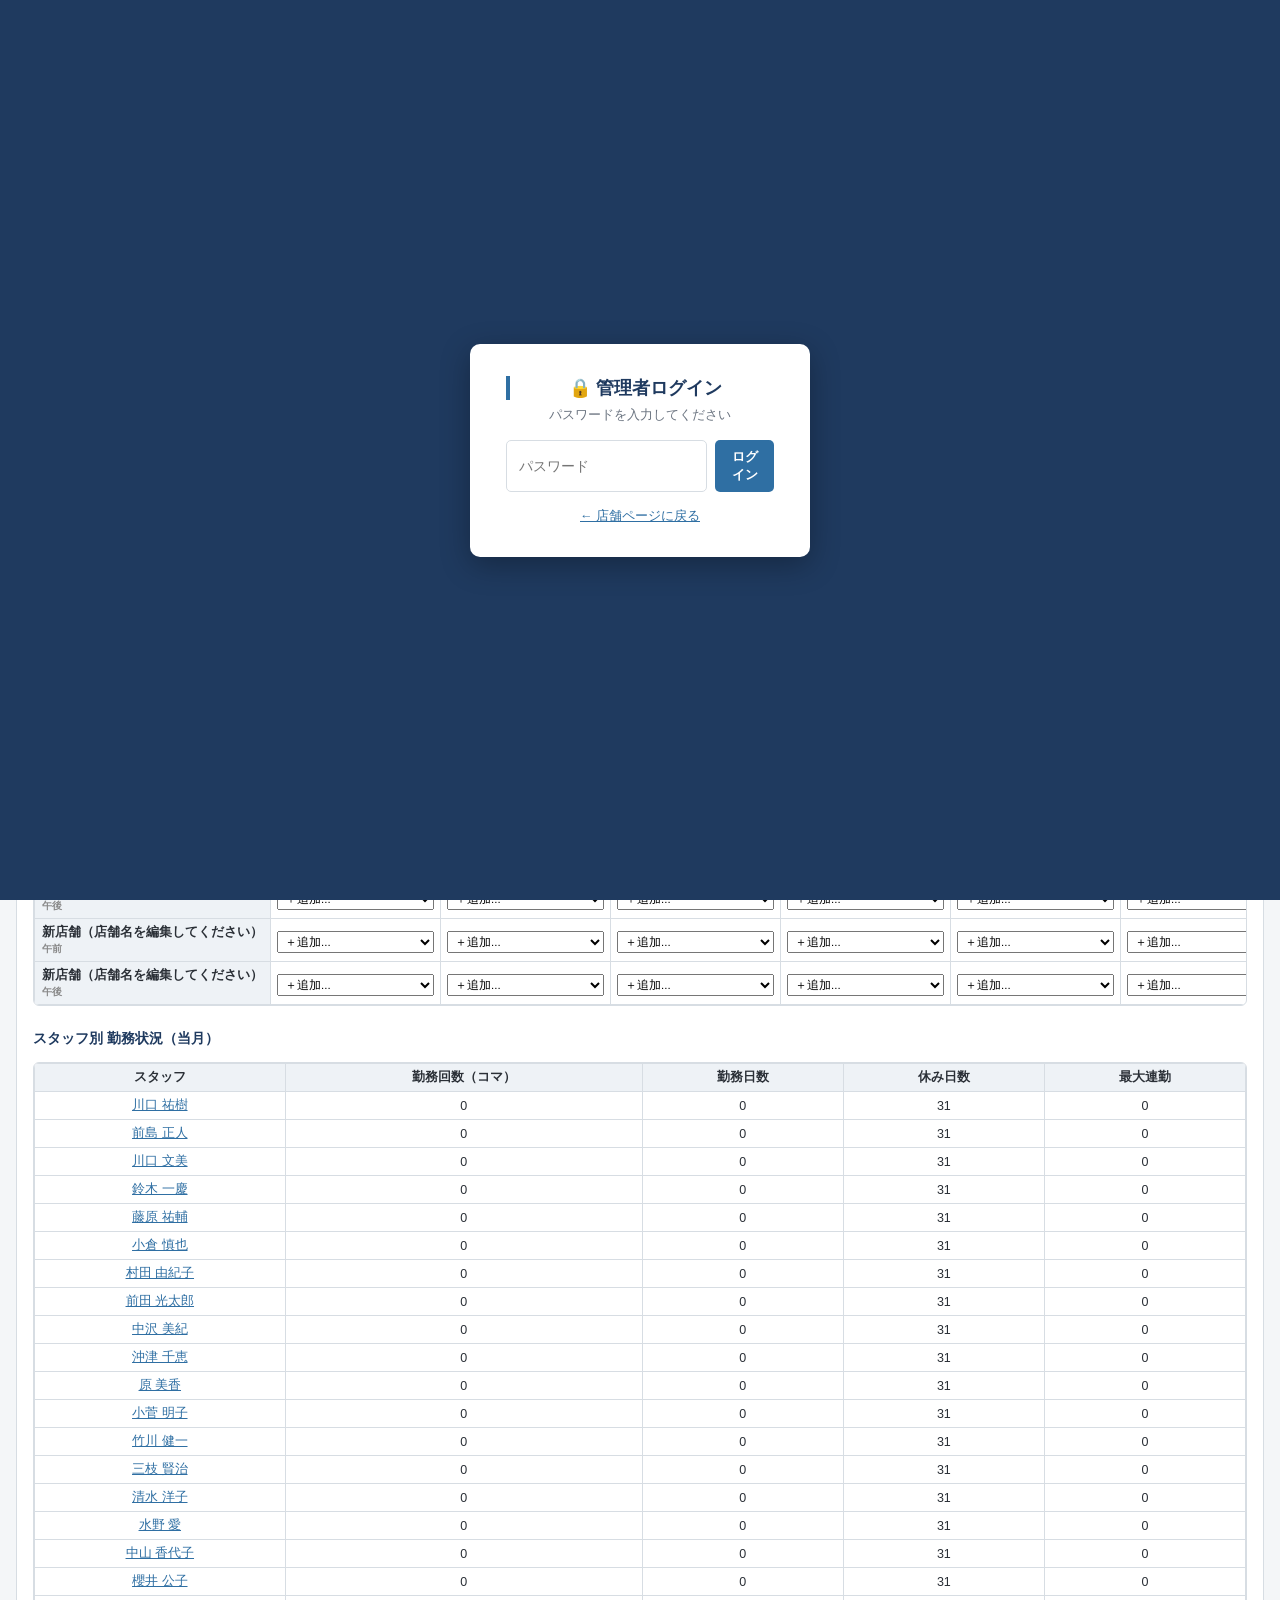
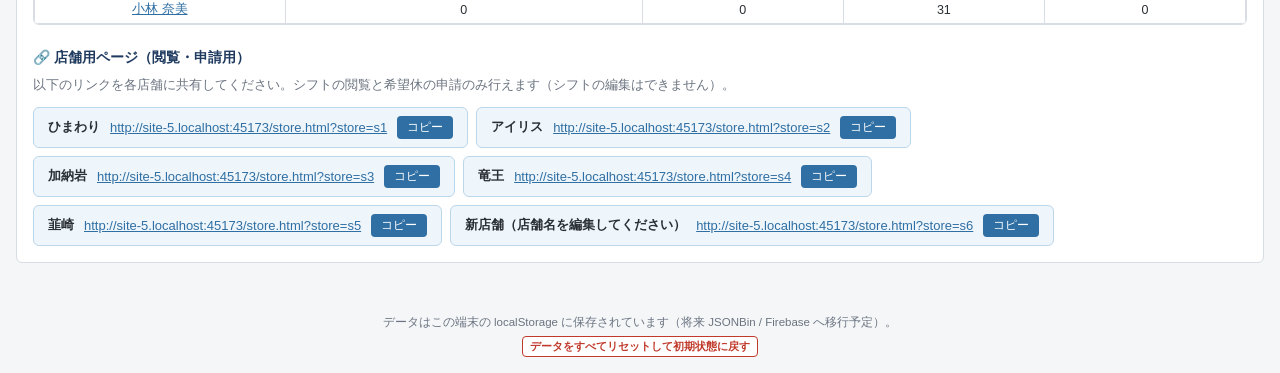
==== commit 627d5d37: "Add files via upload" ====
--- a/index.html
+++ b/index.html
@@ -13,10 +13,10 @@
   <div class="auth-box">
     <h2>🔒 管理者ログイン</h2>
     <p>パスワードを入力してください</p>
-    <form id="authForm">
+    <div id="authForm">
       <input type="password" id="authPass" placeholder="パスワード" autocomplete="off">
-      <button type="submit" class="btn btn-primary">ログイン</button>
-    </form>
+      <button type="button" id="authBtn" class="btn btn-primary">ログイン</button>
+    </div>
     <p id="authError" class="auth-error" hidden>パスワードが違います</p>
     <a href="store.html" class="auth-back">← 店舗ページに戻る</a>
   </div>
--- a/style.css
+++ b/style.css
@@ -23,7 +23,7 @@
   max-width:340px;width:90%;box-shadow:0 8px 30px rgba(0,0,0,.3);}
 .auth-box h2{margin:0 0 6px;font-size:18px;color:var(--navy);}
 .auth-box p{color:var(--muted);font-size:13px;margin:0 0 16px;}
-.auth-box form{display:flex;gap:8px;}
+.auth-box #authForm{display:flex;gap:8px;}
 .auth-box input{flex:1;padding:10px 12px;border:1px solid var(--border);border-radius:5px;
   font-size:14px;font-family:inherit;}
 .auth-error{color:var(--danger);font-size:12.5px;margin:10px 0 0;}
